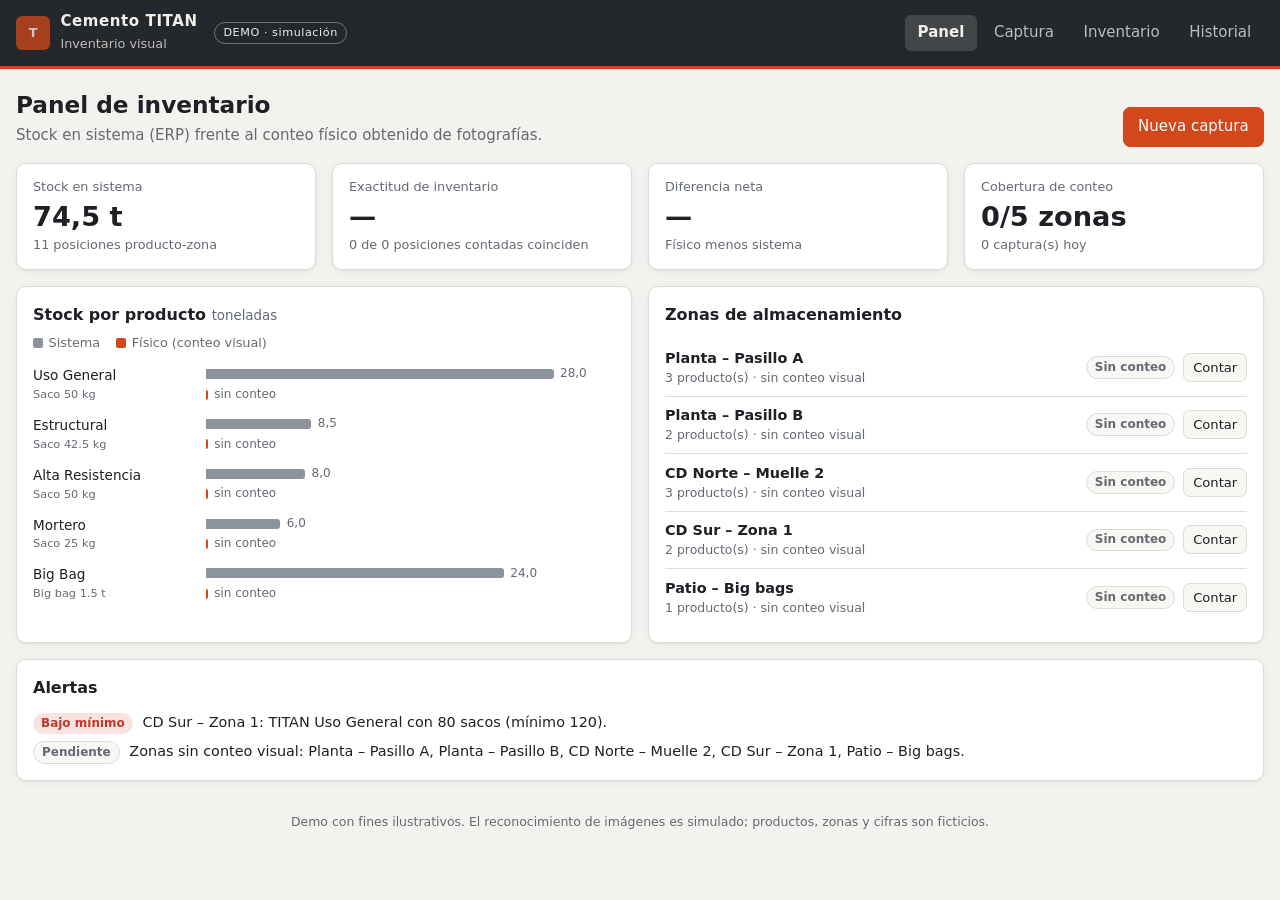
==== cementos-titan/index.html @ ef7dd80c "Agregar demo de inventario visual de Cemento TITAN Aplicación web estática que simula el inventario " ====
<!doctype html>
<html lang="es">
<head>
  <meta charset="utf-8">
  <meta name="viewport" content="width=device-width, initial-scale=1">
  <title>TITAN Inventario Visual</title>
  <meta name="description" content="Demo: inventario de cemento por reconocimiento de imágenes (simulado).">
  <link rel="stylesheet" href="styles.css">
</head>
<body>
  <header class="topbar">
    <div class="brand">
      <span class="brand-mark" aria-hidden="true">T</span>
      <div>
        <strong>Cemento TITAN</strong>
        <span>Inventario visual</span>
      </div>
      <span class="demo-tag">DEMO · simulación</span>
    </div>
    <nav class="tabs" role="tablist">
      <button role="tab" data-tab="panel" aria-selected="true">Panel</button>
      <button role="tab" data-tab="captura">Captura</button>
      <button role="tab" data-tab="inventario">Inventario</button>
      <button role="tab" data-tab="historial">Historial</button>
    </nav>
  </header>

  <main>
    <!-- PANEL -->
    <section id="tab-panel" class="tab-view" role="tabpanel">
      <div class="section-head">
        <div>
          <h1>Panel de inventario</h1>
          <p class="muted">Stock en sistema (ERP) frente al conteo físico obtenido de fotografías.</p>
        </div>
        <button class="btn primary" data-goto="captura">Nueva captura</button>
      </div>
      <div class="kpis" id="kpis"></div>
      <div class="grid-2">
        <div class="card">
          <h2>Stock por producto <small class="muted">toneladas</small></h2>
          <div class="legend">
            <span><i class="sw sw-sys"></i>Sistema</span>
            <span><i class="sw sw-fis"></i>Físico (conteo visual)</span>
          </div>
          <div id="chart-products"></div>
        </div>
        <div class="card">
          <h2>Zonas de almacenamiento</h2>
          <div id="zones-status"></div>
        </div>
      </div>
      <div class="card">
        <h2>Alertas</h2>
        <ul class="alerts" id="alerts"></ul>
      </div>
    </section>

    <!-- CAPTURA -->
    <section id="tab-captura" class="tab-view" role="tabpanel" hidden>
      <div class="section-head">
        <div>
          <h1>Captura y reconocimiento</h1>
          <p class="muted">Tome o cargue una foto de la zona; el modelo detecta pallets, identifica el producto por su empaque y estima los sacos.</p>
        </div>
      </div>
      <div class="capture-layout">
        <div class="card">
          <div class="controls">
            <label class="field">
              <span>Zona</span>
              <select id="zone-select"></select>
            </label>
            <div class="btn-row">
              <button class="btn" id="btn-scene">Foto de ejemplo</button>
              <label class="btn" for="file-input">Subir foto</label>
              <label class="btn" for="cam-input">Cámara</label>
              <input type="file" id="file-input" accept="image/*" hidden>
              <input type="file" id="cam-input" accept="image/*" capture="environment" hidden>
            </div>
          </div>
          <div class="viewer" id="viewer">
            <canvas id="cv-base" width="1200" height="720"></canvas>
            <canvas id="cv-overlay" width="1200" height="720"></canvas>
            <div class="scan" id="scan" hidden><div class="scan-line"></div></div>
            <div class="viewer-empty" id="viewer-empty">
              <p>Seleccione una zona y elija <b>Foto de ejemplo</b>, o suba una imagen propia.</p>
            </div>
          </div>
          <div class="viewer-foot">
            <span id="img-meta" class="muted"></span>
            <button class="btn primary" id="btn-analyze" disabled>Analizar imagen</button>
          </div>
          <ol class="pipeline" id="pipeline"></ol>
        </div>

        <div class="card results" id="results">
          <h2>Resultados</h2>
          <p class="muted" id="results-empty">Aún no hay análisis. Los resultados aparecerán aquí para revisión antes de registrar el conteo.</p>
          <div id="results-body" hidden></div>
        </div>
      </div>
    </section>

    <!-- INVENTARIO -->
    <section id="tab-inventario" class="tab-view" role="tabpanel" hidden>
      <div class="section-head">
        <div>
          <h1>Inventario por zona</h1>
          <p class="muted">Conciliación entre el stock del sistema y el último conteo visual.</p>
        </div>
        <div class="btn-row">
          <select id="inv-filter" aria-label="Filtrar por zona"></select>
          <button class="btn" id="btn-csv">Exportar CSV</button>
          <button class="btn ghost" id="btn-reset">Reiniciar demo</button>
        </div>
      </div>
      <div class="card table-wrap">
        <table class="inv">
          <thead>
            <tr>
              <th>Zona</th><th>Producto</th><th class="num">Sistema</th><th class="num">Físico</th>
              <th class="num">Diferencia</th><th class="num">Ton.</th><th>Último conteo</th><th>Estado</th><th></th>
            </tr>
          </thead>
          <tbody id="inv-body"></tbody>
        </table>
      </div>
      <div class="card">
        <h2>Movimientos de ajuste</h2>
        <ul class="moves" id="moves"></ul>
      </div>
    </section>

    <!-- HISTORIAL -->
    <section id="tab-historial" class="tab-view" role="tabpanel" hidden>
      <div class="section-head">
        <div>
          <h1>Historial de capturas</h1>
          <p class="muted">Cada conteo conserva la imagen analizada como evidencia.</p>
        </div>
      </div>
      <div class="history" id="history"></div>
    </section>
  </main>

  <div class="toast" id="toast" role="status" hidden></div>

  <footer class="foot muted">
    Demo con fines ilustrativos. El reconocimiento de imágenes es simulado; productos, zonas y cifras son ficticios.
  </footer>

  <script src="app.js"></script>
</body>
</html>
---- cementos-titan/styles.css ----
:root {
  --bg: #f3f2ef;
  --surface: #ffffff;
  --surface-2: #f8f7f4;
  --text: #1d2024;
  --muted: #646a72;
  --border: #dedbd4;
  --accent: #d2481a;
  --accent-text: #ffffff;
  --sys: #8c939c;
  --fis: #d2481a;
  --ok: #2f8a4c;
  --warn: #b7791f;
  --bad: #c0392b;
  --ok-bg: #e5f3e9;
  --warn-bg: #fbf0dc;
  --bad-bg: #f9e3e0;
  --shadow: 0 1px 2px rgba(0, 0, 0, .05), 0 2px 8px rgba(0, 0, 0, .04);
  color-scheme: light;
}

@media (prefers-color-scheme: dark) {
  :root:not([data-theme="light"]) {
    --bg: #15171a;
    --surface: #1e2125;
    --surface-2: #24282d;
    --text: #e9e7e2;
    --muted: #9aa0a8;
    --border: #33383e;
    --accent: #f06a37;
    --accent-text: #1b0e08;
    --sys: #7d858f;
    --fis: #f06a37;
    --ok: #5cc27c;
    --warn: #e0a84a;
    --bad: #ef6f62;
    --ok-bg: #1d3325;
    --warn-bg: #3a2f1a;
    --bad-bg: #3d2220;
    --shadow: none;
    color-scheme: dark;
  }
}

:root[data-theme="dark"] {
  --bg: #15171a;
  --surface: #1e2125;
  --surface-2: #24282d;
  --text: #e9e7e2;
  --muted: #9aa0a8;
  --border: #33383e;
  --accent: #f06a37;
  --accent-text: #1b0e08;
  --sys: #7d858f;
  --fis: #f06a37;
  --ok: #5cc27c;
  --warn: #e0a84a;
  --bad: #ef6f62;
  --ok-bg: #1d3325;
  --warn-bg: #3a2f1a;
  --bad-bg: #3d2220;
  --shadow: none;
  color-scheme: dark;
}

* { box-sizing: border-box; }

body {
  margin: 0;
  background: var(--bg);
  color: var(--text);
  font: 15px/1.45 system-ui, -apple-system, "Segoe UI", Roboto, sans-serif;
}

h1 { font-size: 1.45rem; margin: 0 0 .2rem; }
h2 { font-size: 1rem; margin: 0 0 .8rem; }
small { font-weight: 400; }
.muted { color: var(--muted); }
.num { text-align: right; font-variant-numeric: tabular-nums; }

/* Barra superior */
.topbar {
  position: sticky; top: 0; z-index: 10;
  display: flex; flex-wrap: wrap; align-items: center; justify-content: space-between; gap: .6rem 1.5rem;
  padding: .7rem 16px;
  background: #24272b; color: #f1efea;
  border-bottom: 3px solid var(--accent);
}
.brand { display: flex; align-items: center; gap: .65rem; }
.brand strong { display: block; letter-spacing: .04em; }
.brand span { font-size: .8rem; opacity: .75; }
.brand-mark {
  display: grid; place-items: center; width: 34px; height: 34px;
  background: var(--accent); color: #fff; font-weight: 800; font-size: 1.2rem; border-radius: 6px;
}
.brand .demo-tag {
  margin-left: .4rem; padding: .1rem .5rem; border: 1px solid rgba(255,255,255,.35);
  border-radius: 99px; font-size: .7rem; opacity: 1; letter-spacing: .05em;
}
.tabs { display: flex; gap: .25rem; overflow-x: auto; }
.tabs button {
  background: transparent; color: inherit; border: 0; padding: .45rem .8rem; border-radius: 6px;
  font: inherit; cursor: pointer; opacity: .75; white-space: nowrap;
}
.tabs button:hover { opacity: 1; background: rgba(255,255,255,.08); }
.tabs button[aria-selected="true"] { opacity: 1; background: rgba(255,255,255,.14); font-weight: 600; }

main { max-width: 1280px; margin: 0 auto; padding: 1.2rem 16px 2rem; }
.tab-view { display: grid; gap: 1rem; }
.tab-view[hidden] { display: none; }

.section-head { display: flex; flex-wrap: wrap; align-items: flex-end; justify-content: space-between; gap: .8rem; }
.section-head p { margin: 0; }

.card {
  background: var(--surface); border: 1px solid var(--border); border-radius: 10px;
  padding: 1rem; box-shadow: var(--shadow); min-width: 0;
}
.grid-2 { display: grid; grid-template-columns: repeat(auto-fit, minmax(340px, 1fr)); gap: 1rem; }
@media (max-width: 420px) { .grid-2 { grid-template-columns: 1fr; } }

/* Botones y campos */
.btn {
  display: inline-flex; align-items: center; justify-content: center; gap: .35rem;
  padding: .5rem .9rem; border-radius: 7px; border: 1px solid var(--border);
  background: var(--surface-2); color: var(--text); font: inherit; font-weight: 500; cursor: pointer;
}
.btn:hover:not(:disabled) { border-color: var(--muted); }
.btn:disabled { opacity: .5; cursor: not-allowed; }
.btn.primary { background: var(--accent); border-color: var(--accent); color: var(--accent-text); }
.btn.ghost { background: transparent; }
.btn.small { padding: .25rem .55rem; font-size: .82rem; }
.btn-row { display: flex; flex-wrap: wrap; gap: .5rem; align-items: center; }
select, input[type="number"] {
  font: inherit; color: var(--text); background: var(--surface-2);
  border: 1px solid var(--border); border-radius: 7px; padding: .45rem .6rem;
}
.field { display: grid; gap: .25rem; font-size: .85rem; color: var(--muted); }
.field select { min-width: 260px; max-width: 100%; }

/* KPIs */
.kpis { display: grid; grid-template-columns: repeat(auto-fit, minmax(190px, 1fr)); gap: 1rem; }
.kpi { background: var(--surface); border: 1px solid var(--border); border-radius: 10px; padding: .9rem 1rem; box-shadow: var(--shadow); }
.kpi .label { font-size: .8rem; color: var(--muted); }
.kpi .value { font-size: 1.7rem; font-weight: 700; font-variant-numeric: tabular-nums; }
.kpi .sub { font-size: .8rem; color: var(--muted); }

/* Gráfico de barras */
.legend { display: flex; gap: 1rem; font-size: .8rem; color: var(--muted); margin: -.3rem 0 .8rem; }
.sw { display: inline-block; width: 10px; height: 10px; border-radius: 2px; margin-right: .35rem; vertical-align: -1px; }
.sw-sys { background: var(--sys); }
.sw-fis { background: var(--fis); }
.bar-row { display: grid; grid-template-columns: minmax(110px, 160px) 1fr; gap: .2rem .8rem; align-items: center; margin-bottom: .75rem; }
.bar-name { font-size: .85rem; }
.bar-name small { display: block; color: var(--muted); }
.bars { display: grid; gap: 3px; }
.bar { display: flex; align-items: center; gap: .4rem; font-size: .75rem; color: var(--muted); font-variant-numeric: tabular-nums; }
.bar i { display: block; height: 10px; border-radius: 0 3px 3px 0; min-width: 2px; }
.bar.sys i { background: var(--sys); }
.bar.fis i { background: var(--fis); }

/* Zonas */
.zone-row { display: flex; justify-content: space-between; gap: .8rem; align-items: center; padding: .55rem 0; border-bottom: 1px solid var(--border); }
.zone-row:last-child { border-bottom: 0; }
.zone-row .name { font-weight: 600; font-size: .9rem; }
.zone-row .meta { font-size: .78rem; color: var(--muted); }

.chip { display: inline-block; padding: .1rem .5rem; border-radius: 99px; font-size: .75rem; font-weight: 600; white-space: nowrap; }
.chip.ok { background: var(--ok-bg); color: var(--ok); }
.chip.warn { background: var(--warn-bg); color: var(--warn); }
.chip.bad { background: var(--bad-bg); color: var(--bad); }
.chip.neutral { background: var(--surface-2); color: var(--muted); border: 1px solid var(--border); }

.alerts, .moves { list-style: none; margin: 0; padding: 0; display: grid; gap: .45rem; }
.alerts li, .moves li { display: flex; gap: .6rem; align-items: baseline; font-size: .9rem; }
.alerts li .chip { flex: none; }

/* Captura */
.capture-layout { display: grid; grid-template-columns: minmax(0, 1.55fr) minmax(300px, 1fr); gap: 1rem; align-items: start; }
@media (max-width: 960px) { .capture-layout { grid-template-columns: 1fr; } }
.controls { display: flex; flex-wrap: wrap; gap: .8rem; align-items: flex-end; justify-content: space-between; margin-bottom: .8rem; }
.viewer { position: relative; aspect-ratio: 5 / 3; background: #1a1c1f; border-radius: 8px; overflow: hidden; }
.viewer canvas { position: absolute; inset: 0; width: 100%; height: 100%; }
.viewer-empty { position: absolute; inset: 0; display: grid; place-items: center; text-align: center; color: #b9bdc3; padding: 1rem; }
.viewer-empty[hidden] { display: none; }
.scan { position: absolute; inset: 0; background: rgba(210, 72, 26, .06); pointer-events: none; }
.scan[hidden] { display: none; }
.scan-line {
  position: absolute; left: 0; right: 0; height: 3px; background: #ff7a45;
  box-shadow: 0 0 18px 4px rgba(255, 122, 69, .55); animation: scan 1.1s linear infinite;
}
@keyframes scan { from { top: 0; } to { top: 100%; } }
@media (prefers-reduced-motion: reduce) { .scan-line { animation: none; top: 50%; } }
.viewer-foot { display: flex; flex-wrap: wrap; gap: .6rem; justify-content: space-between; align-items: center; margin-top: .7rem; }
.pipeline { list-style: none; margin: .8rem 0 0; padding: 0; display: flex; flex-wrap: wrap; gap: .4rem; }
.pipeline:empty { display: none; }
.pipeline li { font-size: .78rem; padding: .2rem .6rem; border-radius: 99px; background: var(--surface-2); border: 1px solid var(--border); color: var(--muted); }
.pipeline li.active { border-color: var(--accent); color: var(--accent); }
.pipeline li.done { color: var(--ok); border-color: transparent; background: var(--ok-bg); }

.results h3 { font-size: .85rem; margin: 1rem 0 .4rem; color: var(--muted); text-transform: uppercase; letter-spacing: .05em; }
.det-list { display: grid; gap: .4rem; }
.det {
  display: grid; grid-template-columns: auto 1fr auto; gap: .6rem; align-items: center;
  padding: .45rem .55rem; border: 1px solid var(--border); border-radius: 8px; background: var(--surface-2);
}
.det.review { border-color: var(--warn); }
.det .id { font-weight: 700; font-size: .8rem; width: 2.1rem; text-align: center; padding: .15rem 0; border-radius: 5px; color: #fff; }
.det .what { font-size: .85rem; line-height: 1.25; }
.det .what small { display: block; color: var(--muted); }
.det input { width: 5.2rem; text-align: right; padding: .3rem .4rem; }
.summary-table { width: 100%; border-collapse: collapse; font-size: .85rem; }
.summary-table th, .summary-table td { padding: .4rem .3rem; border-bottom: 1px solid var(--border); text-align: left; }
.summary-table th { font-weight: 600; color: var(--muted); font-size: .78rem; }
.note { font-size: .8rem; padding: .5rem .6rem; border-radius: 7px; background: var(--warn-bg); color: var(--warn); margin: .6rem 0 0; }
.actions { display: flex; flex-wrap: wrap; gap: .5rem; margin-top: 1rem; }

/* Tabla inventario */
.table-wrap { overflow-x: auto; padding: 0; }
table.inv { width: 100%; border-collapse: collapse; font-size: .88rem; min-width: 820px; }
table.inv th, table.inv td { padding: .6rem .8rem; border-bottom: 1px solid var(--border); text-align: left; }
table.inv th { font-size: .78rem; color: var(--muted); font-weight: 600; background: var(--surface-2); }
table.inv th.num, table.inv td.num { text-align: right; }
table.inv tr:last-child td { border-bottom: 0; }
.pos { color: var(--ok); }
.neg { color: var(--bad); }

/* Historial */
.history { display: grid; grid-template-columns: repeat(auto-fill, minmax(290px, 1fr)); gap: 1rem; }
.hist-card { padding: 0; overflow: hidden; }
.hist-card img { display: block; width: 100%; aspect-ratio: 5 / 3; object-fit: cover; background: #1a1c1f; }
.hist-card .body { padding: .8rem 1rem 1rem; }
.hist-card .body p { margin: .2rem 0; font-size: .85rem; }
.hist-card ul { margin: .4rem 0 0; padding-left: 1.1rem; font-size: .82rem; }
.empty { padding: 2rem; text-align: center; color: var(--muted); }

.toast {
  position: fixed; left: 50%; bottom: 1.2rem; transform: translateX(-50%); z-index: 20;
  background: #24272b; color: #f1efea; padding: .65rem 1rem; border-radius: 8px; font-size: .9rem;
  box-shadow: 0 6px 24px rgba(0,0,0,.25); max-width: calc(100% - 32px);
}
.toast[hidden] { display: none; }

.foot { text-align: center; font-size: .78rem; padding: 0 16px 1.5rem; }
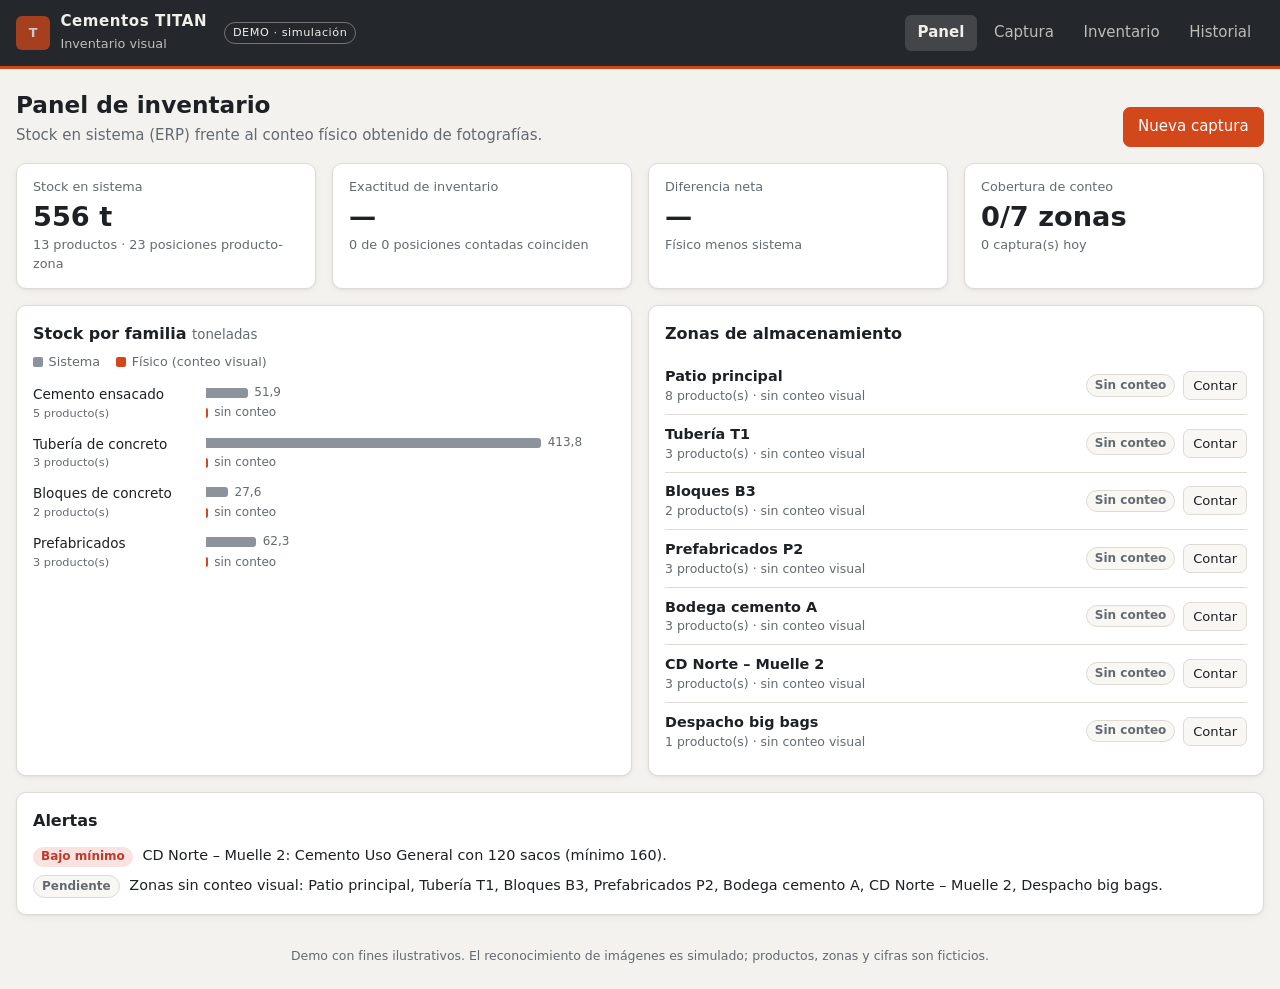
==== commit ff2132f3: "Ampliar la demo a productos prefabricados de concreto El inventario ya no se limita al cemento ensac" ====
--- a/cementos-titan/index.html
+++ b/cementos-titan/index.html
@@ -4,7 +4,7 @@
   <meta charset="utf-8">
   <meta name="viewport" content="width=device-width, initial-scale=1">
   <title>TITAN Inventario Visual</title>
-  <meta name="description" content="Demo: inventario de cemento por reconocimiento de imágenes (simulado).">
+  <meta name="description" content="Demo: inventario de cemento y prefabricados de concreto por reconocimiento de imágenes (simulado).">
   <link rel="stylesheet" href="styles.css">
 </head>
 <body>
@@ -12,7 +12,7 @@
     <div class="brand">
       <span class="brand-mark" aria-hidden="true">T</span>
       <div>
-        <strong>Cemento TITAN</strong>
+        <strong>Cementos TITAN</strong>
         <span>Inventario visual</span>
       </div>
       <span class="demo-tag">DEMO · simulación</span>
@@ -38,7 +38,7 @@
       <div class="kpis" id="kpis"></div>
       <div class="grid-2">
         <div class="card">
-          <h2>Stock por producto <small class="muted">toneladas</small></h2>
+          <h2>Stock por familia <small class="muted">toneladas</small></h2>
           <div class="legend">
             <span><i class="sw sw-sys"></i>Sistema</span>
             <span><i class="sw sw-fis"></i>Físico (conteo visual)</span>
@@ -61,7 +61,7 @@
       <div class="section-head">
         <div>
           <h1>Captura y reconocimiento</h1>
-          <p class="muted">Tome o cargue una foto de la zona; el modelo detecta pallets, identifica el producto por su empaque y estima los sacos.</p>
+          <p class="muted">Tome o cargue una foto de la zona (bodega, patio o vista aérea con dron); el modelo detecta las estibas, identifica el producto —cemento ensacado, tubería, bloques o prefabricados— y cuenta las unidades.</p>
         </div>
       </div>
       <div class="capture-layout">
@@ -84,7 +84,7 @@
             <canvas id="cv-overlay" width="1200" height="720"></canvas>
             <div class="scan" id="scan" hidden><div class="scan-line"></div></div>
             <div class="viewer-empty" id="viewer-empty">
-              <p>Seleccione una zona y elija <b>Foto de ejemplo</b>, o suba una imagen propia.</p>
+              <p>Seleccione una zona y elija <b>Foto de ejemplo</b>, o suba una imagen propia.<br><small>Pruebe la zona <b>Patio principal</b> para analizar la foto aérea del patio.</small></p>
             </div>
           </div>
           <div class="viewer-foot">
@@ -120,7 +120,7 @@
           <thead>
             <tr>
               <th>Zona</th><th>Producto</th><th class="num">Sistema</th><th class="num">Físico</th>
-              <th class="num">Diferencia</th><th class="num">Ton.</th><th>Último conteo</th><th>Estado</th><th></th>
+              <th class="num">Diferencia</th><th>Unidad</th><th class="num">Ton.</th><th>Último conteo</th><th>Estado</th><th></th>
             </tr>
           </thead>
           <tbody id="inv-body"></tbody>
